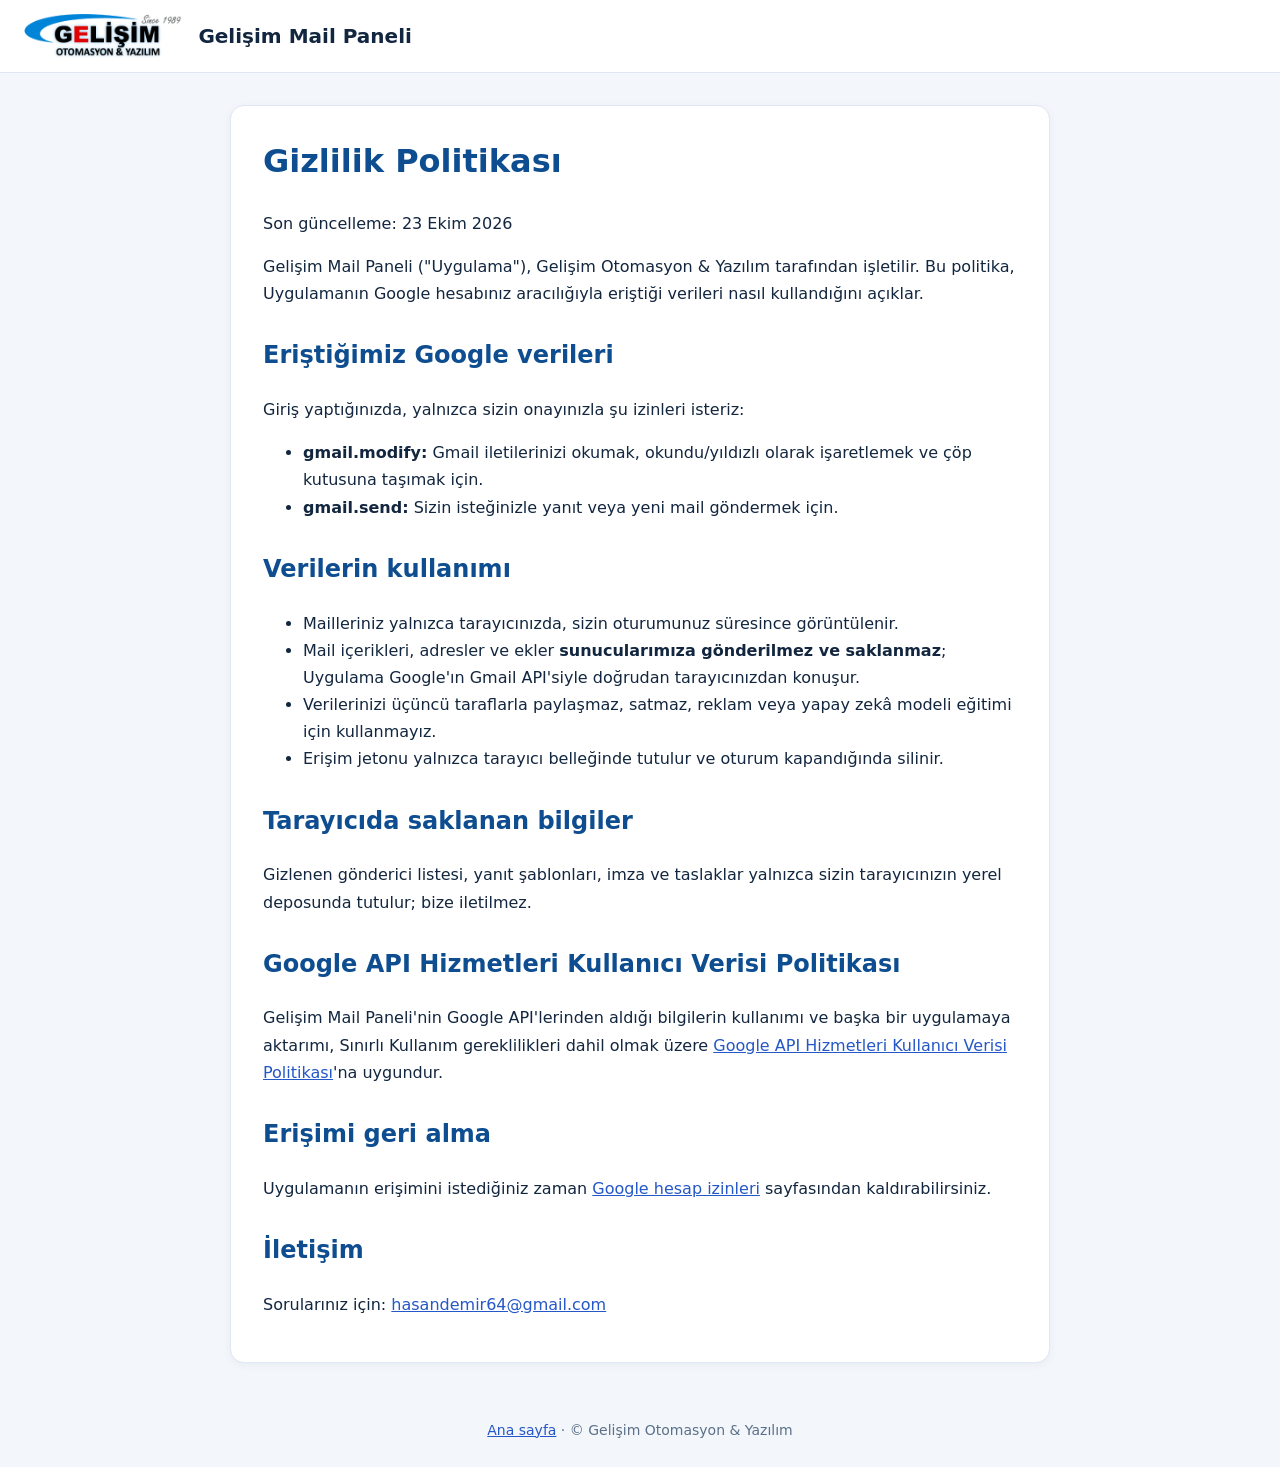
==== gizlilik.html @ 4a9fb0ae "Gelişim Mail Paneli: ana sayfa, gizlilik politikası ve hizmet şartları" ====
<!doctype html>
<html lang="tr"><head><meta charset="utf-8"><meta name="viewport" content="width=device-width,initial-scale=1">
<title>Gizlilik Politikası – Gelişim Mail Paneli</title><link rel="stylesheet" href="style.css"></head>
<body><header><img src="gelisim-logo.png" alt="Gelişim Otomasyon ve Yazılım"><strong>Gelişim Mail Paneli</strong></header>
<main><div class="card">
<h1>Gizlilik Politikası</h1>
<p>Son güncelleme: 23 Ekim 2026</p>
<p>Gelişim Mail Paneli ("Uygulama"), Gelişim Otomasyon &amp; Yazılım tarafından işletilir. Bu politika, Uygulamanın Google hesabınız aracılığıyla eriştiği verileri nasıl kullandığını açıklar.</p>
<h2>Eriştiğimiz Google verileri</h2>
<p>Giriş yaptığınızda, yalnızca sizin onayınızla şu izinleri isteriz:</p>
<ul>
<li><strong>gmail.modify:</strong> Gmail iletilerinizi okumak, okundu/yıldızlı olarak işaretlemek ve çöp kutusuna taşımak için.</li>
<li><strong>gmail.send:</strong> Sizin isteğinizle yanıt veya yeni mail göndermek için.</li>
</ul>
<h2>Verilerin kullanımı</h2>
<ul>
<li>Mailleriniz yalnızca tarayıcınızda, sizin oturumunuz süresince görüntülenir.</li>
<li>Mail içerikleri, adresler ve ekler <strong>sunucularımıza gönderilmez ve saklanmaz</strong>; Uygulama Google'ın Gmail API'siyle doğrudan tarayıcınızdan konuşur.</li>
<li>Verilerinizi üçüncü taraflarla paylaşmaz, satmaz, reklam veya yapay zekâ modeli eğitimi için kullanmayız.</li>
<li>Erişim jetonu yalnızca tarayıcı belleğinde tutulur ve oturum kapandığında silinir.</li>
</ul>
<h2>Tarayıcıda saklanan bilgiler</h2>
<p>Gizlenen gönderici listesi, yanıt şablonları, imza ve taslaklar yalnızca sizin tarayıcınızın yerel deposunda tutulur; bize iletilmez.</p>
<h2>Google API Hizmetleri Kullanıcı Verisi Politikası</h2>
<p>Gelişim Mail Paneli'nin Google API'lerinden aldığı bilgilerin kullanımı ve başka bir uygulamaya aktarımı, Sınırlı Kullanım gereklilikleri dahil olmak üzere <a href="https://developers.google.com/terms/api-services-user-data-policy">Google API Hizmetleri Kullanıcı Verisi Politikası</a>'na uygundur.</p>
<h2>Erişimi geri alma</h2>
<p>Uygulamanın erişimini istediğiniz zaman <a href="https://myaccount.google.com/permissions">Google hesap izinleri</a> sayfasından kaldırabilirsiniz.</p>
<h2>İletişim</h2>
<p>Sorularınız için: <a href="mailto:hasandemir64@gmail.com">hasandemir64@gmail.com</a></p>
</div></main><footer><a href="index.html">Ana sayfa</a> · © Gelişim Otomasyon &amp; Yazılım</footer></body></html>
---- style.css ----
body{font-family:"Segoe UI",system-ui,sans-serif;margin:0;background:#f3f6fb;color:#12263f;line-height:1.7}
header{background:#fff;border-bottom:1px solid #dfe7f2;padding:14px 24px;display:flex;align-items:center;gap:16px}
header img{height:44px}header strong{font-size:20px}
main{max-width:820px;margin:32px auto;padding:0 20px}
.card{background:#fff;border:1px solid #dfe7f2;border-radius:14px;padding:28px 32px;box-shadow:0 2px 10px #1a3a560d}
h1{margin-top:0;color:#0e4d8f}h2{color:#0e4d8f;margin-top:28px}
a{color:#2457c7}footer{text-align:center;color:#5b7088;font-size:14px;padding:24px}
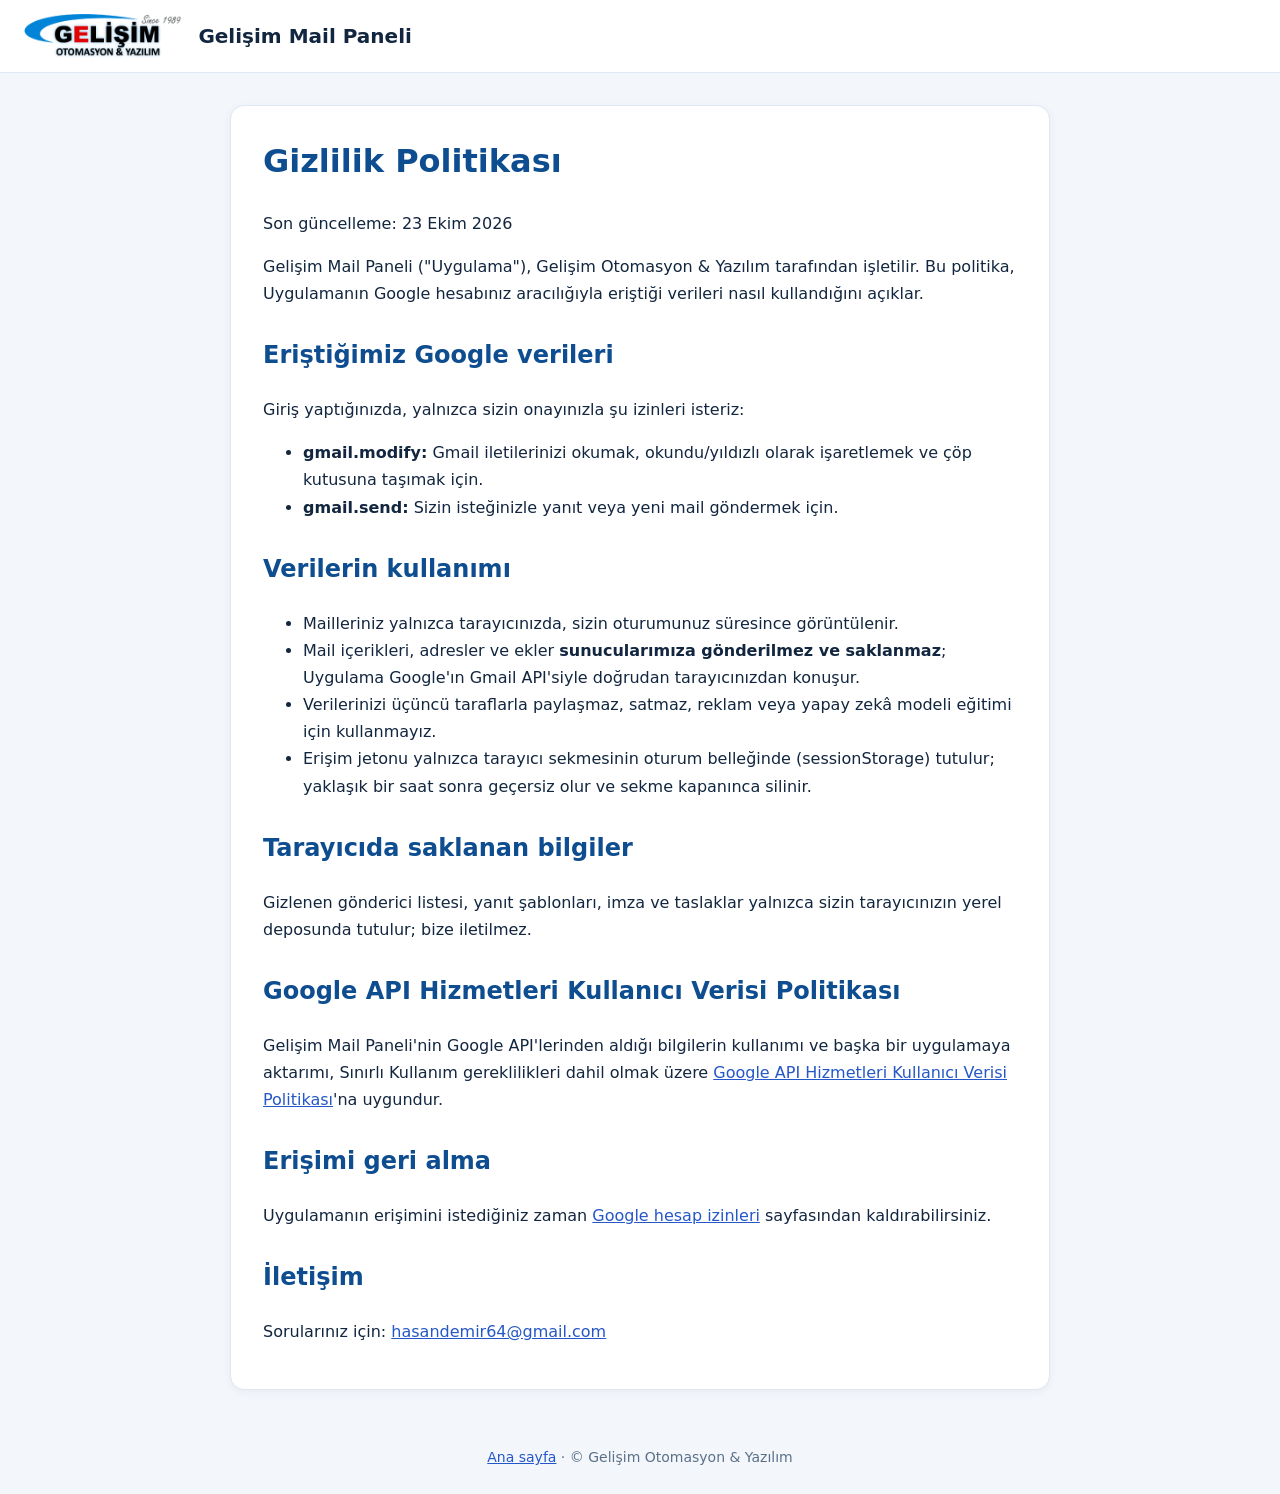
==== commit 2a4eea80: "Gizlilik: erişim jetonu saklama açıklaması" ====
--- a/gizlilik.html
+++ b/gizlilik.html
@@ -17,7 +17,7 @@
 <li>Mailleriniz yalnızca tarayıcınızda, sizin oturumunuz süresince görüntülenir.</li>
 <li>Mail içerikleri, adresler ve ekler <strong>sunucularımıza gönderilmez ve saklanmaz</strong>; Uygulama Google'ın Gmail API'siyle doğrudan tarayıcınızdan konuşur.</li>
 <li>Verilerinizi üçüncü taraflarla paylaşmaz, satmaz, reklam veya yapay zekâ modeli eğitimi için kullanmayız.</li>
-<li>Erişim jetonu yalnızca tarayıcı belleğinde tutulur ve oturum kapandığında silinir.</li>
+<li>Erişim jetonu yalnızca tarayıcı sekmesinin oturum belleğinde (sessionStorage) tutulur; yaklaşık bir saat sonra geçersiz olur ve sekme kapanınca silinir.</li>
 </ul>
 <h2>Tarayıcıda saklanan bilgiler</h2>
 <p>Gizlenen gönderici listesi, yanıt şablonları, imza ve taslaklar yalnızca sizin tarayıcınızın yerel deposunda tutulur; bize iletilmez.</p>
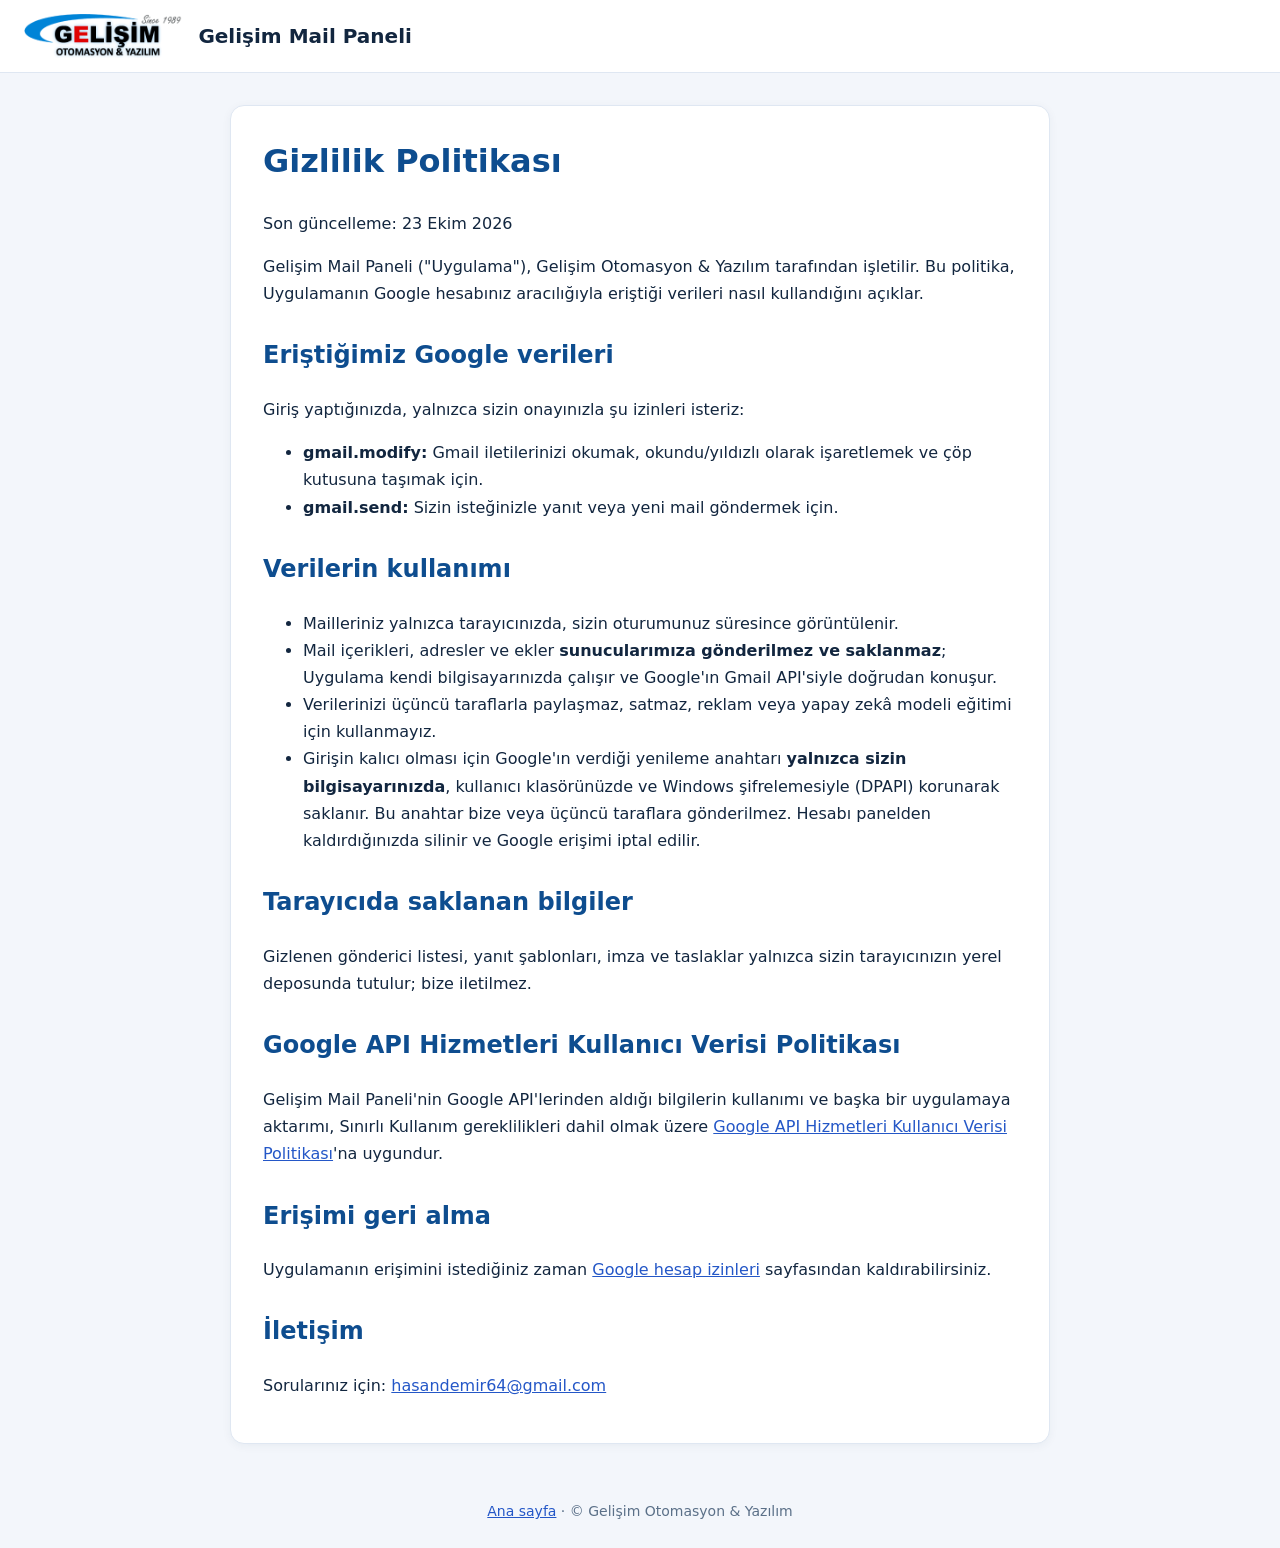
==== commit 317cdcfb: "Gizlilik: kalıcı giriş için yenileme anahtarı yerel ve şifreli saklanır" ====
--- a/gizlilik.html
+++ b/gizlilik.html
@@ -15,9 +15,9 @@
 <h2>Verilerin kullanımı</h2>
 <ul>
 <li>Mailleriniz yalnızca tarayıcınızda, sizin oturumunuz süresince görüntülenir.</li>
-<li>Mail içerikleri, adresler ve ekler <strong>sunucularımıza gönderilmez ve saklanmaz</strong>; Uygulama Google'ın Gmail API'siyle doğrudan tarayıcınızdan konuşur.</li>
+<li>Mail içerikleri, adresler ve ekler <strong>sunucularımıza gönderilmez ve saklanmaz</strong>; Uygulama kendi bilgisayarınızda çalışır ve Google'ın Gmail API'siyle doğrudan konuşur.</li>
 <li>Verilerinizi üçüncü taraflarla paylaşmaz, satmaz, reklam veya yapay zekâ modeli eğitimi için kullanmayız.</li>
-<li>Erişim jetonu yalnızca tarayıcı sekmesinin oturum belleğinde (sessionStorage) tutulur; yaklaşık bir saat sonra geçersiz olur ve sekme kapanınca silinir.</li>
+<li>Girişin kalıcı olması için Google'ın verdiği yenileme anahtarı <strong>yalnızca sizin bilgisayarınızda</strong>, kullanıcı klasörünüzde ve Windows şifrelemesiyle (DPAPI) korunarak saklanır. Bu anahtar bize veya üçüncü taraflara gönderilmez. Hesabı panelden kaldırdığınızda silinir ve Google erişimi iptal edilir.</li>
 </ul>
 <h2>Tarayıcıda saklanan bilgiler</h2>
 <p>Gizlenen gönderici listesi, yanıt şablonları, imza ve taslaklar yalnızca sizin tarayıcınızın yerel deposunda tutulur; bize iletilmez.</p>
